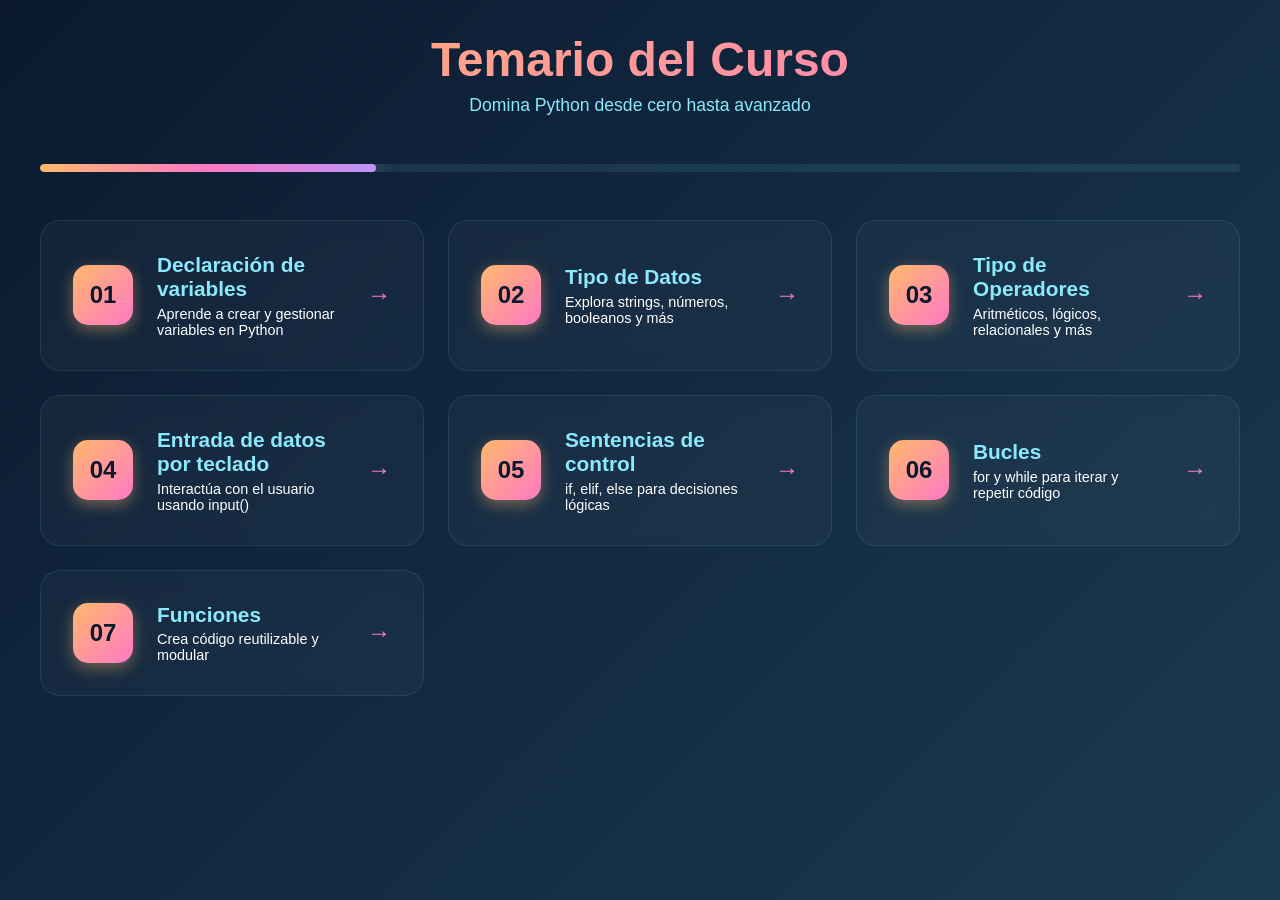
==== temas/lista.html @ f291b1a7 "first commit" ====
<!DOCTYPE html>
<html lang="es">
<head>
    <meta charset="UTF-8">
    <meta name="viewport" content="width=device-width, initial-scale=1.0">
    <title>Temas del Curso Python</title>
    <link rel="stylesheet" href="../style/style_temas.css">
     <link rel="icon" type="image/x-icon" href="../image/python.png">
</head>
<body>
    <div class="circles">
        <span></span>
        <span></span>
        <span></span>
        <span></span>
        <span></span>
    </div>

    <div class="container">
        <div class="header">
            <h1>Temario del Curso</h1>
            <p>Domina Python desde cero hasta avanzado</p>
        </div>

        <div class="progress-bar">
            <div class="progress-fill" id="progressFill"></div>
        </div>

        <div class="topics-grid">
            <a href="../contenido/variables.html" class="topic-card">
                <div class="topic-number">01</div>
                <div class="topic-content">
                    <div class="topic-title">Declaración de variables</div>
                    <div class="topic-description">Aprende a crear y gestionar variables en Python</div>
                </div>
                <div class="topic-arrow">→</div>
            </a>

            <a href="../contenido/tipo_datos.html" class="topic-card">
                <div class="topic-number">02</div>
                <div class="topic-content">
                    <div class="topic-title">Tipo de Datos</div>
                    <div class="topic-description">Explora strings, números, booleanos y más</div>
                </div>
                <div class="topic-arrow">→</div>
            </a>

            <a href="../contenido/operadores.html" class="topic-card">
                <div class="topic-number">03</div>
                <div class="topic-content">
                    <div class="topic-title">Tipo de Operadores</div>
                    <div class="topic-description">Aritméticos, lógicos, relacionales y más</div>
                </div>
                <div class="topic-arrow">→</div>
            </a>

            <a href="../contenido/entrada_datos.html" class="topic-card">
                <div class="topic-number">04</div>
                <div class="topic-content">
                    <div class="topic-title">Entrada de datos por teclado</div>
                    <div class="topic-description">Interactúa con el usuario usando input()</div>
                </div>
                <div class="topic-arrow">→</div>
            </a>

            <a href="../contenido/sentencias_control.html" class="topic-card">
                <div class="topic-number">05</div>
                <div class="topic-content">
                    <div class="topic-title">Sentencias de control</div>
                    <div class="topic-description">if, elif, else para decisiones lógicas</div>
                </div>
                <div class="topic-arrow">→</div>
            </a>

            <a href="../contenido/bucles.html" class="topic-card">
                <div class="topic-number">06</div>
                <div class="topic-content">
                    <div class="topic-title">Bucles</div>
                    <div class="topic-description">for y while para iterar y repetir código</div>
                </div>
                <div class="topic-arrow">→</div>
            </a>

            <a href="../contenido/funciones.html" class="topic-card">
                <div class="topic-number">07</div>
                <div class="topic-content">
                    <div class="topic-title">Funciones</div>
                    <div class="topic-description">Crea código reutilizable y modular</div>
                </div>
                <div class="topic-arrow">→</div>
            </a>
        </div>
    </div>

    <script>
        // Simular progreso del curso
        setTimeout(() => {
            document.getElementById('progressFill').style.width = '28%';
        }, 500);

        // Efecto hover mejorado
        const cards = document.querySelectorAll('.topic-card');
        cards.forEach(card => {
            card.addEventListener('mouseenter', function() {
                this.style.zIndex = '10';
            });
            card.addEventListener('mouseleave', function() {
                this.style.zIndex = '1';
            });
        });
    </script>
</body>
</html>
---- style/style_temas.css ----
* {
            margin: 0;
            padding: 0;
            box-sizing: border-box;
        }

        body {
            font-family: 'Segoe UI', Tahoma, Geneva, Verdana, sans-serif;
            min-height: 100vh;
            background: linear-gradient(135deg, #0a192f 0%, #1a3a52 100%);
            padding: 2rem;
            position: relative;
            overflow-x: hidden;
        }

        .container {
            max-width: 1200px;
            margin: 0 auto;
            position: relative;
            z-index: 2;
        }

        .header {
            text-align: center;
            margin-bottom: 3rem;
            animation: fadeInDown 0.8s ease;
        }

        @keyframes fadeInDown {
            from {
                opacity: 0;
                transform: translateY(-30px);
            }
            to {
                opacity: 1;
                transform: translateY(0);
            }
        }

        .header h1 {
            font-size: 3rem;
            background: linear-gradient(135deg, #ffb86c 0%, #ff79c6 100%);
            -webkit-background-clip: text;
            -webkit-text-fill-color: transparent;
            background-clip: text;
            margin-bottom: 0.5rem;
            font-weight: 800;
        }

        .header p {
            color: #8be9fd;
            font-size: 1.1rem;
            font-weight: 300;
        }

        .progress-bar {
            width: 100%;
            height: 8px;
            background: rgba(139, 233, 253, 0.1);
            border-radius: 10px;
            margin-bottom: 3rem;
            overflow: hidden;
            position: relative;
        }

        .progress-fill {
            height: 100%;
            width: 0%;
            background: linear-gradient(90deg, #ffb86c 0%, #ff79c6 50%, #bd93f9 100%);
            border-radius: 10px;
            transition: width 0.5s ease;
            box-shadow: 0 0 20px rgba(255, 184, 108, 0.5);
        }

        .topics-grid {
            display: grid;
            grid-template-columns: repeat(auto-fit, minmax(320px, 1fr));
            gap: 1.5rem;
            margin-bottom: 2rem;
        }

        .topic-card {
            background: rgba(255, 255, 255, 0.03);
            backdrop-filter: blur(10px);
            border: 1px solid rgba(139, 233, 253, 0.1);
            border-radius: 20px;
            padding: 2rem;
            text-decoration: none;
            color: white;
            transition: all 0.4s ease;
            position: relative;
            overflow: hidden;
            display: flex;
            align-items: center;
            gap: 1.5rem;
            animation: fadeInUp 0.6s ease backwards;
        }

        .topic-card:nth-child(1) { animation-delay: 0.1s; }
        .topic-card:nth-child(2) { animation-delay: 0.2s; }
        .topic-card:nth-child(3) { animation-delay: 0.3s; }
        .topic-card:nth-child(4) { animation-delay: 0.4s; }
        .topic-card:nth-child(5) { animation-delay: 0.5s; }
        .topic-card:nth-child(6) { animation-delay: 0.6s; }
        .topic-card:nth-child(7) { animation-delay: 0.7s; }

        @keyframes fadeInUp {
            from {
                opacity: 0;
                transform: translateY(30px);
            }
            to {
                opacity: 1;
                transform: translateY(0);
            }
        }

        .topic-card::before {
            content: '';
            position: absolute;
            top: 0;
            left: 0;
            width: 100%;
            height: 100%;
            background: linear-gradient(135deg, rgba(255, 184, 108, 0.1) 0%, rgba(255, 121, 198, 0.1) 100%);
            opacity: 0;
            transition: opacity 0.4s ease;
        }

        .topic-card:hover::before {
            opacity: 1;
        }

        .topic-card:hover {
            transform: translateY(-8px);
            border-color: rgba(255, 184, 108, 0.5);
            box-shadow: 0 15px 40px rgba(255, 121, 198, 0.3);
        }

        .topic-number {
            min-width: 60px;
            height: 60px;
            border-radius: 15px;
            background: linear-gradient(135deg, #ffb86c 0%, #ff79c6 100%);
            display: flex;
            align-items: center;
            justify-content: center;
            font-size: 1.5rem;
            font-weight: 800;
            color: #0a192f;
            box-shadow: 0 5px 15px rgba(255, 184, 108, 0.4);
            flex-shrink: 0;
        }

        .topic-content {
            flex: 1;
        }

        .topic-title {
            font-size: 1.3rem;
            font-weight: 600;
            color: #8be9fd;
            margin-bottom: 0.3rem;
            transition: color 0.3s ease;
        }

        .topic-card:hover .topic-title {
            color: #ffb86c;
        }

        .topic-description {
            font-size: 0.9rem;
            color: white;
            font-weight: 300;
        }

        .topic-arrow {
            font-size: 1.5rem;
            color: #ff79c6;
            transition: transform 0.3s ease;
            flex-shrink: 0;
        }

        .topic-card:hover .topic-arrow {
            transform: translateX(10px);
        }

        .circles {
            position: fixed;
            top: 0;
            left: 0;
            width: 100%;
            height: 100%;
            overflow: hidden;
            z-index: 1;
            pointer-events: none;
        }

        .circles span {
            position: absolute;
            display: block;
            width: 20px;
            height: 20px;
            background: rgba(139, 233, 253, 0.05);
            animation: float-circles 25s linear infinite;
            bottom: -150px;
            border-radius: 50%;
        }

        .circles span:nth-child(1) {
            left: 25%;
            width: 80px;
            height: 80px;
            animation-delay: 0s;
        }

        .circles span:nth-child(2) {
            left: 10%;
            width: 20px;
            height: 20px;
            animation-delay: 2s;
            animation-duration: 12s;
        }

        .circles span:nth-child(3) {
            left: 70%;
            width: 40px;
            height: 40px;
            animation-delay: 4s;
        }

        .circles span:nth-child(4) {
            left: 40%;
            width: 60px;
            height: 60px;
            animation-delay: 0s;
            animation-duration: 18s;
        }

        .circles span:nth-child(5) {
            left: 65%;
            width: 30px;
            height: 30px;
            animation-delay: 0s;
        }

        @keyframes float-circles {
            0% {
                transform: translateY(0) rotate(0deg);
                opacity: 1;
            }
            100% {
                transform: translateY(-1000px) rotate(720deg);
                opacity: 0;
            }
        }

        @media (max-width: 768px) {
            .header h1 {
                font-size: 2rem;
            }

            .topics-grid {
                grid-template-columns: 1fr;
            }

            .topic-card {
                padding: 1.5rem;
            }

            .topic-number {
                min-width: 50px;
                height: 50px;
                font-size: 1.2rem;
            }

            .topic-title {
                font-size: 1.1rem;
            }
        }
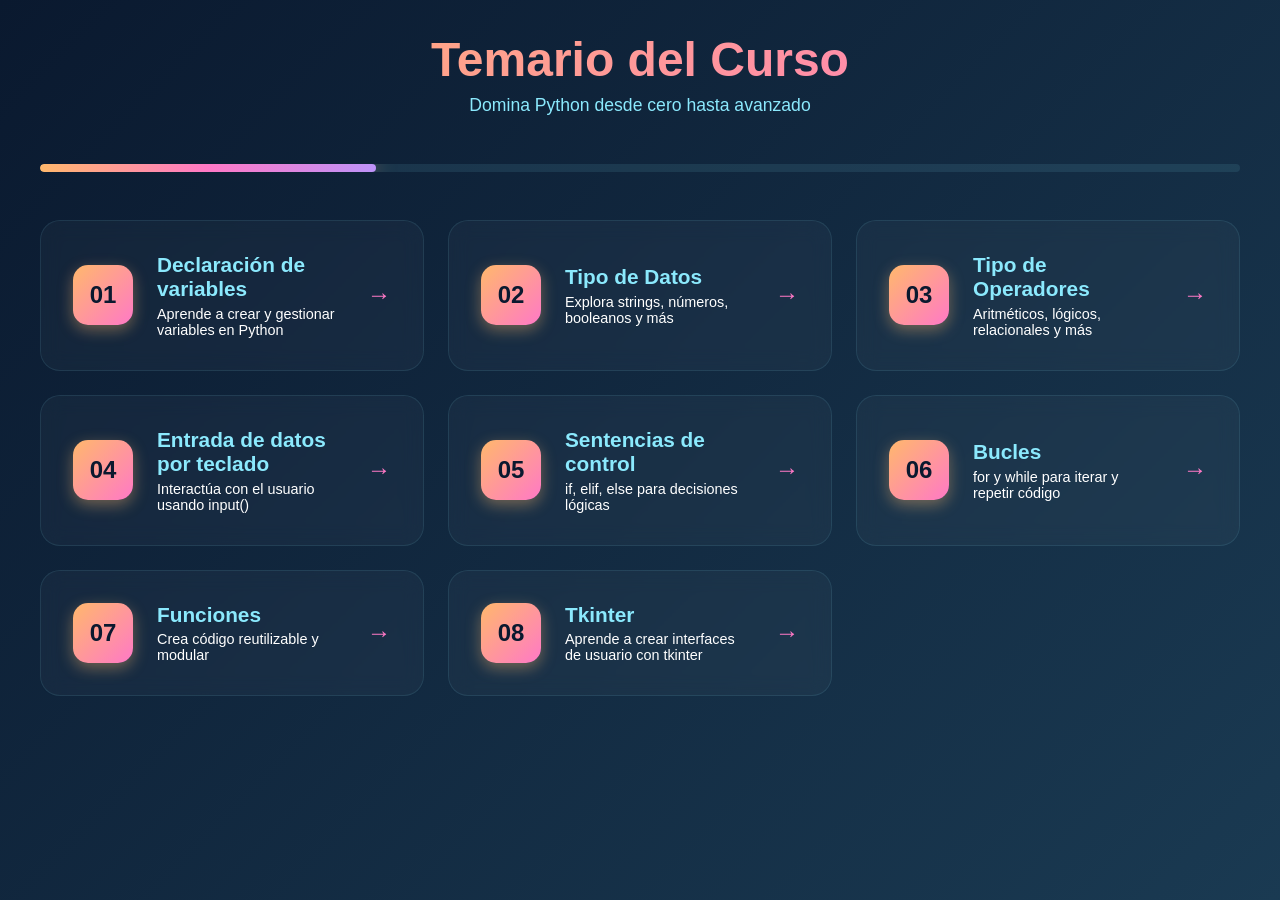
==== commit f74c1df4: "tkinter app" ====
--- a/temas/lista.html
+++ b/temas/lista.html
@@ -89,6 +89,15 @@
                 </div>
                 <div class="topic-arrow">→</div>
             </a>
+
+             <a href="../contenido/tkinter.html" class="topic-card">
+                <div class="topic-number">08</div>
+                <div class="topic-content">
+                    <div class="topic-title">Tkinter</div>
+                    <div class="topic-description">Aprende a crear interfaces de usuario con tkinter</div>
+                </div>
+                <div class="topic-arrow">→</div>
+            </a>
         </div>
     </div>
 
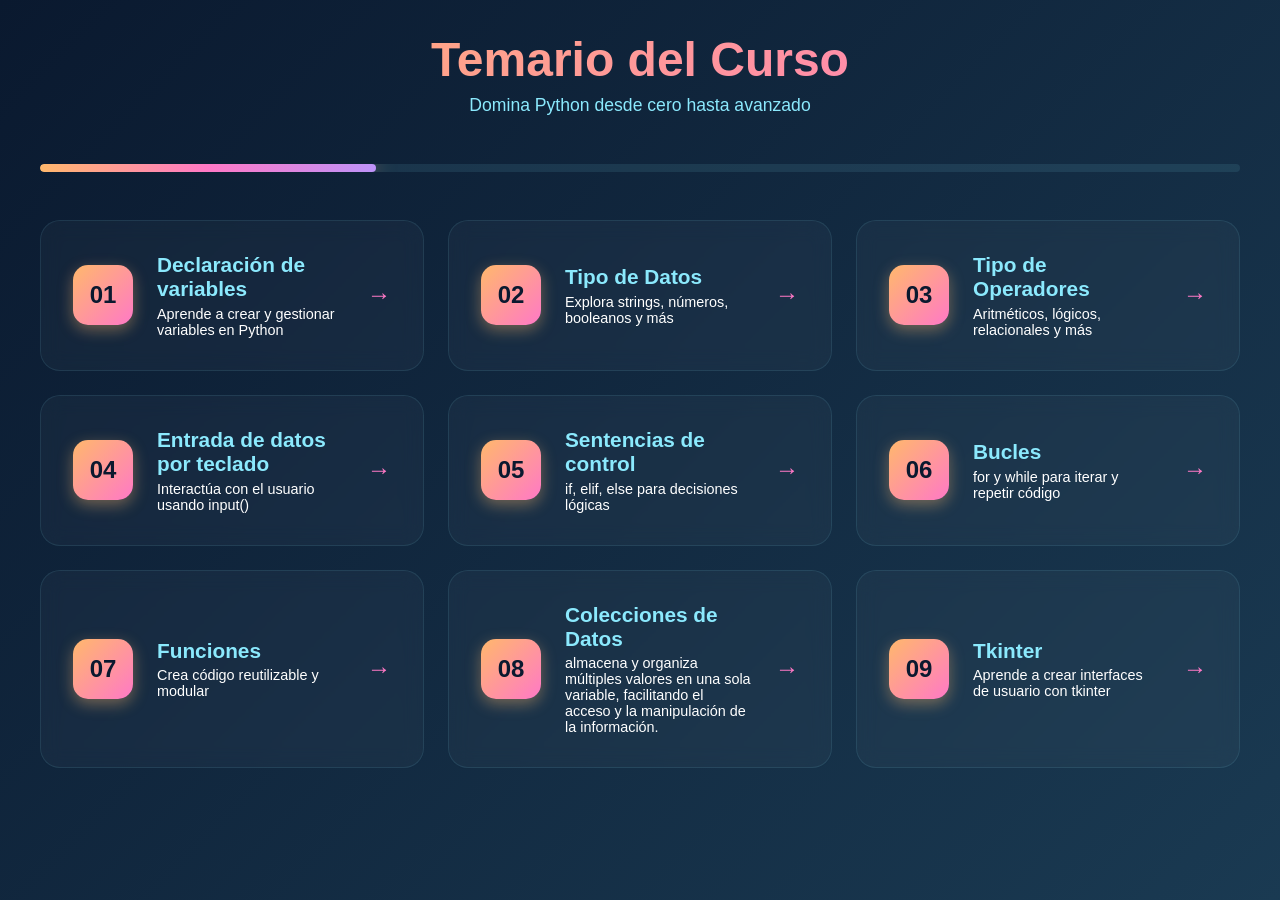
==== commit ce91ac99: "colecciones" ====
--- a/temas/lista.html
+++ b/temas/lista.html
@@ -90,8 +90,18 @@
                 <div class="topic-arrow">→</div>
             </a>
 
+             <a href="../contenido/colecciones.html" class="topic-card">
+                <div class="topic-number">08</div>
+                <div class="topic-content">
+                    <div class="topic-title">Colecciones de Datos</div>
+                    <div class="topic-description">almacena y organiza múltiples valores en una sola variable, facilitando el acceso y la manipulación de la información.</div>
+                </div>
+                <div class="topic-arrow">→</div>
+            </a>
+
+
              <a href="../contenido/tkinter.html" class="topic-card">
-                <div class="topic-number">08</div>
+                <div class="topic-number">09</div>
                 <div class="topic-content">
                     <div class="topic-title">Tkinter</div>
                     <div class="topic-description">Aprende a crear interfaces de usuario con tkinter</div>
